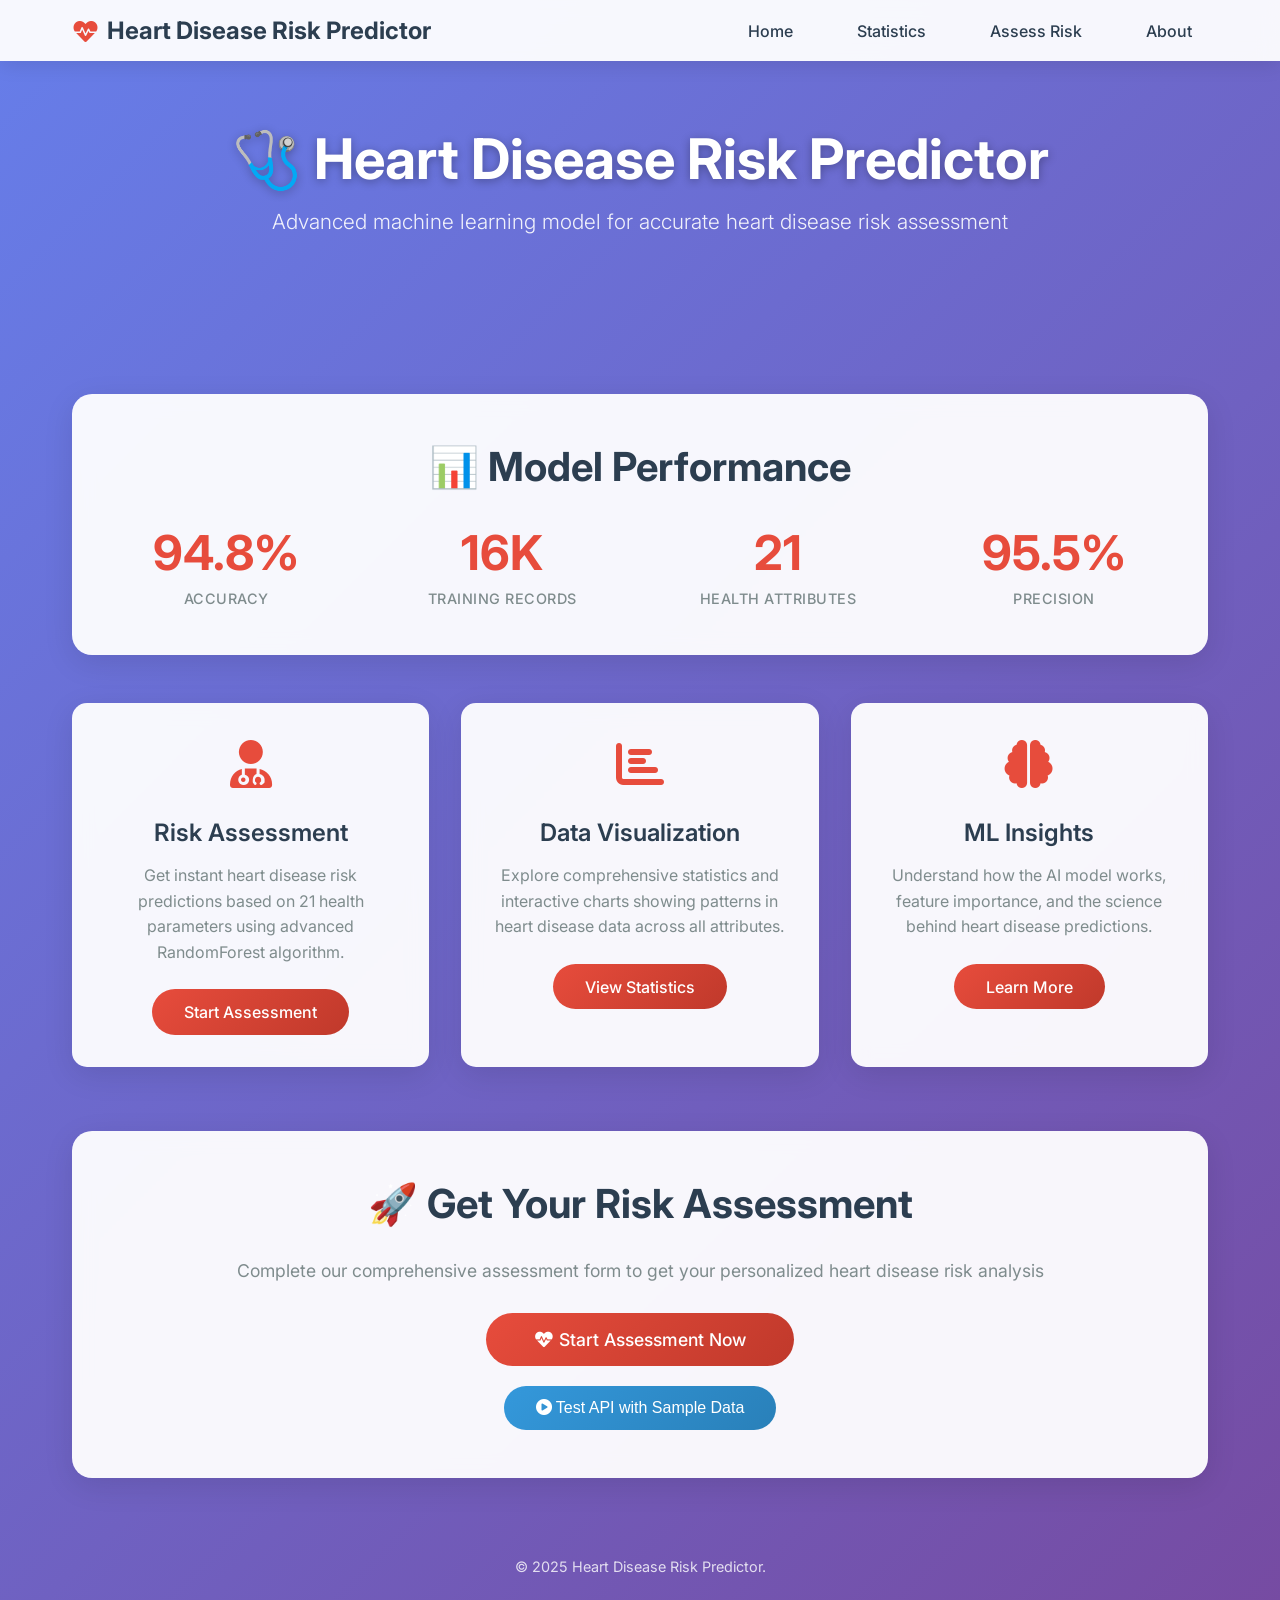
==== frontend/index.html @ 08b961b0 "Frontend folder creation" ====
<!DOCTYPE html>
<html lang="en">
<head>
    <meta charset="UTF-8">
    <meta name="viewport" content="width=device-width, initial-scale=1.0">
    <title>Heart Disease Risk Predictor</title>
    <link href="https://cdnjs.cloudflare.com/ajax/libs/font-awesome/6.0.0/css/all.min.css" rel="stylesheet">
    <link href="https://fonts.googleapis.com/css2?family=Inter:wght@300;400;500;600;700&display=swap" rel="stylesheet">
    <style>
        * {
            margin: 0;
            padding: 0;
            box-sizing: border-box;
        }

        body {
            font-family: 'Inter', sans-serif;
            background: linear-gradient(135deg, #667eea 0%, #764ba2 100%);
            min-height: 100vh;
            color: #333;
        }

        .header {
            background: rgba(255, 255, 255, 0.95);
            backdrop-filter: blur(10px);
            padding: 1rem 0;
            box-shadow: 0 4px 20px rgba(0, 0, 0, 0.1);
            position: sticky;
            top: 0;
            z-index: 1000;
        }

        .container {
            max-width: 1200px;
            margin: 0 auto;
            padding: 0 2rem;
        }

        .header-content {
            display: flex;
            justify-content: space-between;
            align-items: center;
        }

        .logo {
            display: flex;
            align-items: center;
            font-size: 1.5rem;
            font-weight: 700;
            color: #2c3e50;
        }

        .logo i {
            margin-right: 0.5rem;
            color: #e74c3c;
        }

        .nav-links {
            display: flex;
            list-style: none;
            gap: 2rem;
        }

        .nav-links a {
            text-decoration: none;
            color: #2c3e50;
            font-weight: 500;
            transition: color 0.3s ease;
            padding: 0.5rem 1rem;
            border-radius: 8px;
            transition: all 0.3s ease;
        }

        .nav-links a:hover {
            color: #e74c3c;
            background: rgba(231, 76, 60, 0.1);
        }

        .hero-section {
            text-align: center;
            padding: 4rem 0;
            color: white;
        }

        .hero-title {
            font-size: 3.5rem;
            font-weight: 700;
            margin-bottom: 1rem;
            text-shadow: 0 2px 10px rgba(0, 0, 0, 0.3);
        }

        .hero-subtitle {
            font-size: 1.3rem;
            margin-bottom: 3rem;
            opacity: 0.9;
            font-weight: 300;
        }

        .features-grid {
            display: grid;
            grid-template-columns: repeat(auto-fit, minmax(300px, 1fr));
            gap: 2rem;
            margin-top: 3rem;
        }

        .feature-card {
            background: rgba(255, 255, 255, 0.95);
            backdrop-filter: blur(10px);
            padding: 2rem;
            border-radius: 15px;
            box-shadow: 0 8px 30px rgba(0, 0, 0, 0.1);
            text-align: center;
            transition: transform 0.3s ease, box-shadow 0.3s ease;
            cursor: pointer;
        }

        .feature-card:hover {
            transform: translateY(-10px);
            box-shadow: 0 20px 40px rgba(0, 0, 0, 0.15);
        }

        .feature-icon {
            font-size: 3rem;
            color: #e74c3c;
            margin-bottom: 1.5rem;
        }

        .feature-title {
            font-size: 1.5rem;
            font-weight: 600;
            color: #2c3e50;
            margin-bottom: 1rem;
        }

        .feature-description {
            color: #7f8c8d;
            line-height: 1.6;
            margin-bottom: 1.5rem;
        }

        .feature-button {
            background: linear-gradient(135deg, #e74c3c, #c0392b);
            color: white;
            border: none;
            padding: 0.8rem 2rem;
            border-radius: 50px;
            font-weight: 500;
            text-decoration: none;
            display: inline-block;
            transition: transform 0.2s ease;
        }

        .feature-button:hover {
            transform: scale(1.05);
            color: white;
        }

        .stats-section {
            background: rgba(255, 255, 255, 0.95);
            backdrop-filter: blur(10px);
            margin: 3rem 0;
            padding: 3rem 2rem;
            border-radius: 20px;
            box-shadow: 0 8px 30px rgba(0, 0, 0, 0.1);
        }

        .stats-title {
            text-align: center;
            font-size: 2.5rem;
            font-weight: 700;
            color: #2c3e50;
            margin-bottom: 2rem;
        }

        .stats-grid {
            display: grid;
            grid-template-columns: repeat(auto-fit, minmax(200px, 1fr));
            gap: 2rem;
        }

        .stat-item {
            text-align: center;
        }

        .stat-number {
            font-size: 3rem;
            font-weight: 700;
            color: #e74c3c;
            margin-bottom: 0.5rem;
        }

        .stat-label {
            color: #7f8c8d;
            font-weight: 500;
            text-transform: uppercase;
            letter-spacing: 0.5px;
            font-size: 0.9rem;
        }

        .footer {
            text-align: center;
            padding: 2rem;
            color: rgba(255, 255, 255, 0.8);
            font-size: 0.9rem;
        }

        @media (max-width: 768px) {
            .hero-title {
                font-size: 2.5rem;
            }

            .hero-subtitle {
                font-size: 1.1rem;
            }

            .nav-links {
                display: none;
            }

            .container {
                padding: 0 1rem;
            }
        }
    </style>
</head>
<body>
    <header class="header">
        <div class="container">
            <div class="header-content">
                <div class="logo">
                    <i class="fas fa-heartbeat"></i>
                    Heart Disease Risk Predictor
                </div>
                <nav>
                    <ul class="nav-links">
                        <li><a href="/">Home</a></li>
                        <li><a href="/statistics">Statistics</a></li>
                        <li><a href="/assess">Assess Risk</a></li>
                        <li><a href="#about">About</a></li>
                    </ul>
                </nav>
            </div>
        </div>
    </header>

    <div class="container">
        <div class="hero-section">
            <h1 class="hero-title">🩺 Heart Disease Risk Predictor</h1>
            <p class="hero-subtitle">Advanced machine learning model for accurate heart disease risk assessment</p>
        </div>

        <div class="stats-section">
            <h2 class="stats-title">📊 Model Performance</h2>
            <div class="stats-grid">
                <div class="stat-item">
                    <div class="stat-number">94.8%</div>
                    <div class="stat-label">Accuracy</div>
                </div>
                <div class="stat-item">
                    <div class="stat-number">16K</div>
                    <div class="stat-label">Training Records</div>
                </div>
                <div class="stat-item">
                    <div class="stat-number">21</div>
                    <div class="stat-label">Health Attributes</div>
                </div>
                <div class="stat-item">
                    <div class="stat-number">95.5%</div>
                    <div class="stat-label">Precision</div>
                </div>
            </div>
        </div>

        <div class="features-grid">
            <div class="feature-card" onclick="window.location.href='/assess'">
                <div class="feature-icon">
                    <i class="fas fa-user-md"></i>
                </div>
                <h3 class="feature-title">Risk Assessment</h3>
                <p class="feature-description">Get instant heart disease risk predictions based on 21 health parameters using advanced RandomForest algorithm.</p>
                <a href="/assess" class="feature-button">Start Assessment</a>
            </div>

            <div class="feature-card" onclick="window.location.href='/statistics'">
                <div class="feature-icon">
                    <i class="fas fa-chart-bar"></i>
                </div>
                <h3 class="feature-title">Data Visualization</h3>
                <p class="feature-description">Explore comprehensive statistics and interactive charts showing patterns in heart disease data across all attributes.</p>
                <a href="/statistics" class="feature-button">View Statistics</a>
            </div>

            <div class="feature-card" onclick="window.location.href='#about'">
                <div class="feature-icon">
                    <i class="fas fa-brain"></i>
                </div>
                <h3 class="feature-title">ML Insights</h3>
                <p class="feature-description">Understand how the AI model works, feature importance, and the science behind heart disease predictions.</p>
                <a href="#about" class="feature-button">Learn More</a>
            </div>
        </div>

        <div id="predict" class="stats-section" style="margin-top: 4rem;">
            <h2 class="stats-title">🚀 Get Your Risk Assessment</h2>
            <div style="text-align: center;">
                <p style="font-size: 1.1rem; color: #7f8c8d; margin-bottom: 2rem;">
                    Complete our comprehensive assessment form to get your personalized heart disease risk analysis
                </p>
                <a href="/assess" class="feature-button" style="font-size: 1.1rem; padding: 1rem 3rem; text-decoration: none; display: inline-block;">
                    <i class="fas fa-heartbeat"></i> Start Assessment Now
                </a>
                <br><br>
                <button onclick="testPrediction()" class="feature-button" style="font-size: 1rem; padding: 0.8rem 2rem; background: linear-gradient(135deg, #3498db, #2980b9);">
                    <i class="fas fa-play-circle"></i> Test API with Sample Data
                </button>
                <div id="predictionResult" style="margin-top: 2rem; padding: 1rem; background: #f8f9fa; border-radius: 10px; display: none;">
                    <h4 style="color: #2c3e50; margin-bottom: 1rem;">Prediction Result:</h4>
                    <pre id="resultContent" style="text-align: left; background: white; padding: 1rem; border-radius: 5px; overflow: auto;"></pre>
                </div>
            </div>
        </div>
    </div>

    <footer class="footer">
        <p>&copy; 2025 Heart Disease Risk Predictor.</p>
    </footer>

    <script>
        async function testPrediction() {
            const testData = {
                age: 55,
                gender: "Male",
                blood_pressure: 140,
                cholesterol_level: 250,
                smoking: "Yes",
                bmi: 28.5,
                exercise_habits: "Low",
                family_heart_disease: "Yes",
                diabetes: "No",
                high_blood_pressure: "Yes",
                low_hdl_cholesterol: "Yes",
                high_ldl_cholesterol: "Yes",
                alcohol_consumption: "Moderate",
                stress_level: "High",
                sugar_consumption: "High",
                sleep_hours: 6,
                triglyceride_level: 180,
                fasting_blood_sugar: 110,
                crp_level: 3.2,
                homocysteine_level: 12.5
            };

            try {
                const response = await fetch('/api/predict', {
                    method: 'POST',
                    headers: {
                        'Content-Type': 'application/json',
                    },
                    body: JSON.stringify(testData)
                });

                const result = await response.json();
                
                document.getElementById('resultContent').textContent = JSON.stringify(result, null, 2);
                document.getElementById('predictionResult').style.display = 'block';
                
                // Scroll to result
                document.getElementById('predictionResult').scrollIntoView({ behavior: 'smooth' });
                
            } catch (error) {
                document.getElementById('resultContent').textContent = 'Error: ' + error.message;
                document.getElementById('predictionResult').style.display = 'block';
            }
        }

        // Smooth scrolling for navigation links
        document.querySelectorAll('a[href^="#"]').forEach(anchor => {
            anchor.addEventListener('click', function (e) {
                e.preventDefault();
                const target = document.querySelector(this.getAttribute('href'));
                if (target) {
                    target.scrollIntoView({
                        behavior: 'smooth'
                    });
                }
            });
        });
    </script>
</body>
</html>
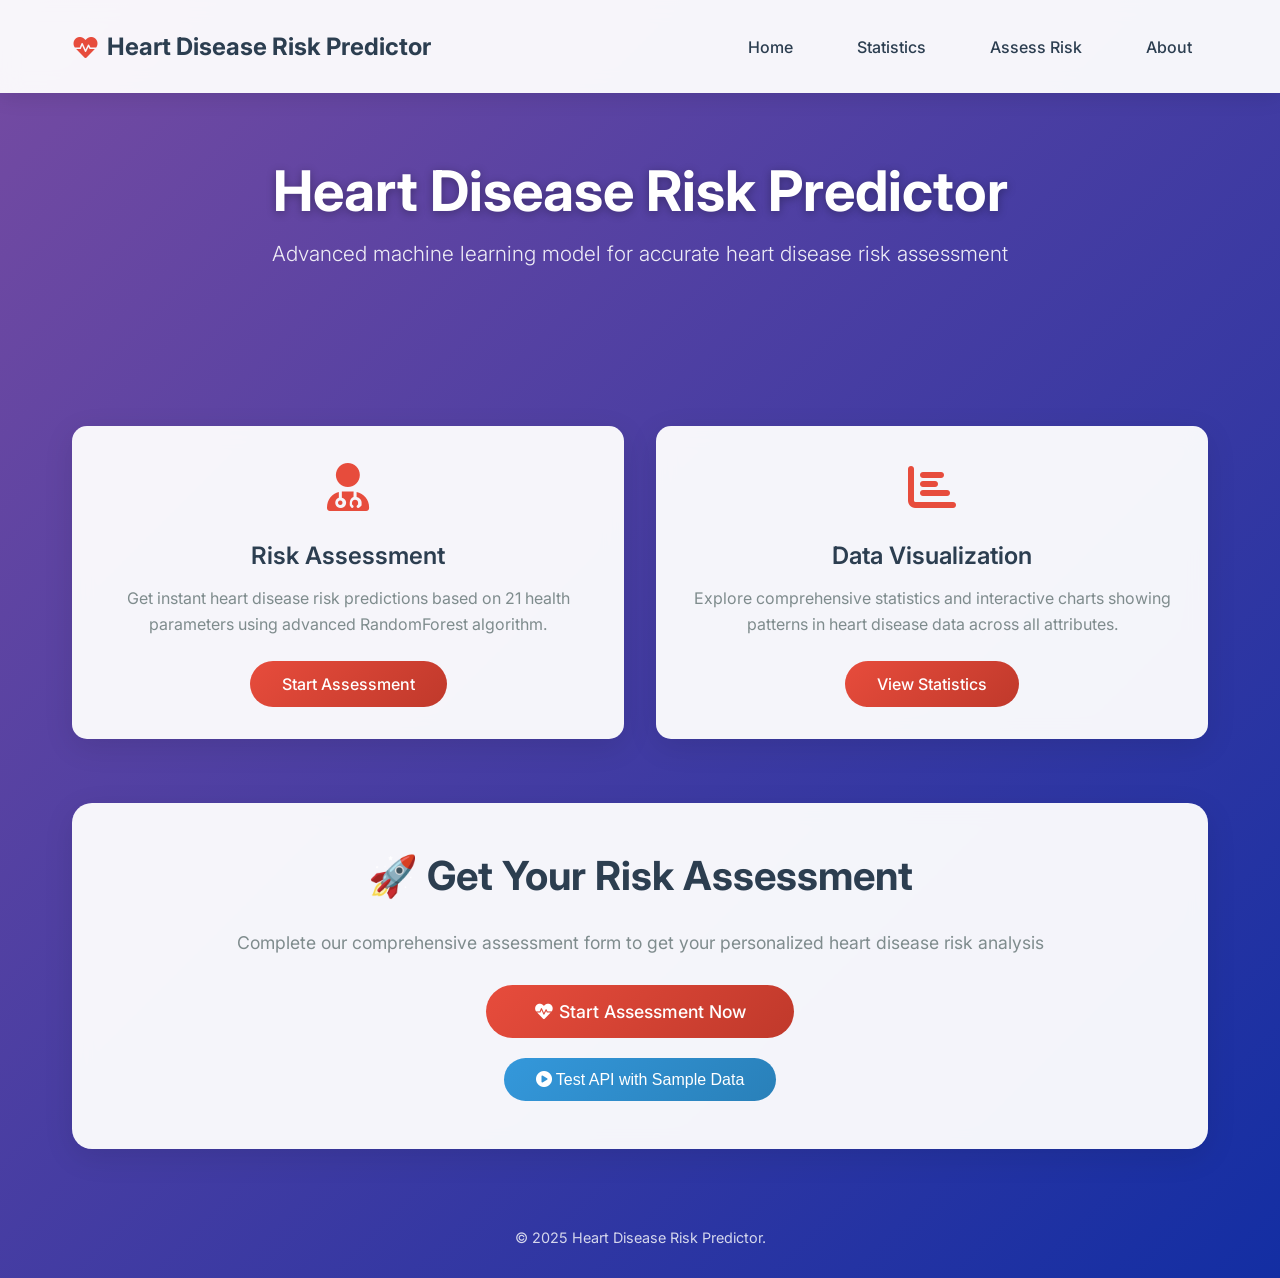
==== commit ec2c81b7: "Risky attribute check" ====
--- a/frontend/index.html
+++ b/frontend/index.html
@@ -15,7 +15,7 @@
 
         body {
             font-family: 'Inter', sans-serif;
-            background: linear-gradient(135deg, #667eea 0%, #764ba2 100%);
+            background: linear-gradient(135deg,#764ba2  0%,  #132ea3 100%);
             min-height: 100vh;
             color: #333;
         }
@@ -23,7 +23,7 @@
         .header {
             background: rgba(255, 255, 255, 0.95);
             backdrop-filter: blur(10px);
-            padding: 1rem 0;
+            padding: 2rem 0;
             box-shadow: 0 4px 20px rgba(0, 0, 0, 0.1);
             position: sticky;
             top: 0;
@@ -245,11 +245,11 @@
 
     <div class="container">
         <div class="hero-section">
-            <h1 class="hero-title">🩺 Heart Disease Risk Predictor</h1>
+            <h1 class="hero-title">Heart Disease Risk Predictor</h1>
             <p class="hero-subtitle">Advanced machine learning model for accurate heart disease risk assessment</p>
         </div>
 
-        <div class="stats-section">
+        <!-- <div class="stats-section">
             <h2 class="stats-title">📊 Model Performance</h2>
             <div class="stats-grid">
                 <div class="stat-item">
@@ -269,7 +269,7 @@
                     <div class="stat-label">Precision</div>
                 </div>
             </div>
-        </div>
+        </div> -->
 
         <div class="features-grid">
             <div class="feature-card" onclick="window.location.href='/assess'">
@@ -290,14 +290,14 @@
                 <a href="/statistics" class="feature-button">View Statistics</a>
             </div>
 
-            <div class="feature-card" onclick="window.location.href='#about'">
+            <!-- <div class="feature-card" onclick="window.location.href='#about'">
                 <div class="feature-icon">
                     <i class="fas fa-brain"></i>
                 </div>
                 <h3 class="feature-title">ML Insights</h3>
                 <p class="feature-description">Understand how the AI model works, feature importance, and the science behind heart disease predictions.</p>
                 <a href="#about" class="feature-button">Learn More</a>
-            </div>
+            </div> -->
         </div>
 
         <div id="predict" class="stats-section" style="margin-top: 4rem;">
@@ -332,14 +332,8 @@
                 gender: "Male",
                 blood_pressure: 140,
                 cholesterol_level: 250,
-                smoking: "Yes",
                 bmi: 28.5,
                 exercise_habits: "Low",
-                family_heart_disease: "Yes",
-                diabetes: "No",
-                high_blood_pressure: "Yes",
-                low_hdl_cholesterol: "Yes",
-                high_ldl_cholesterol: "Yes",
                 alcohol_consumption: "Moderate",
                 stress_level: "High",
                 sugar_consumption: "High",
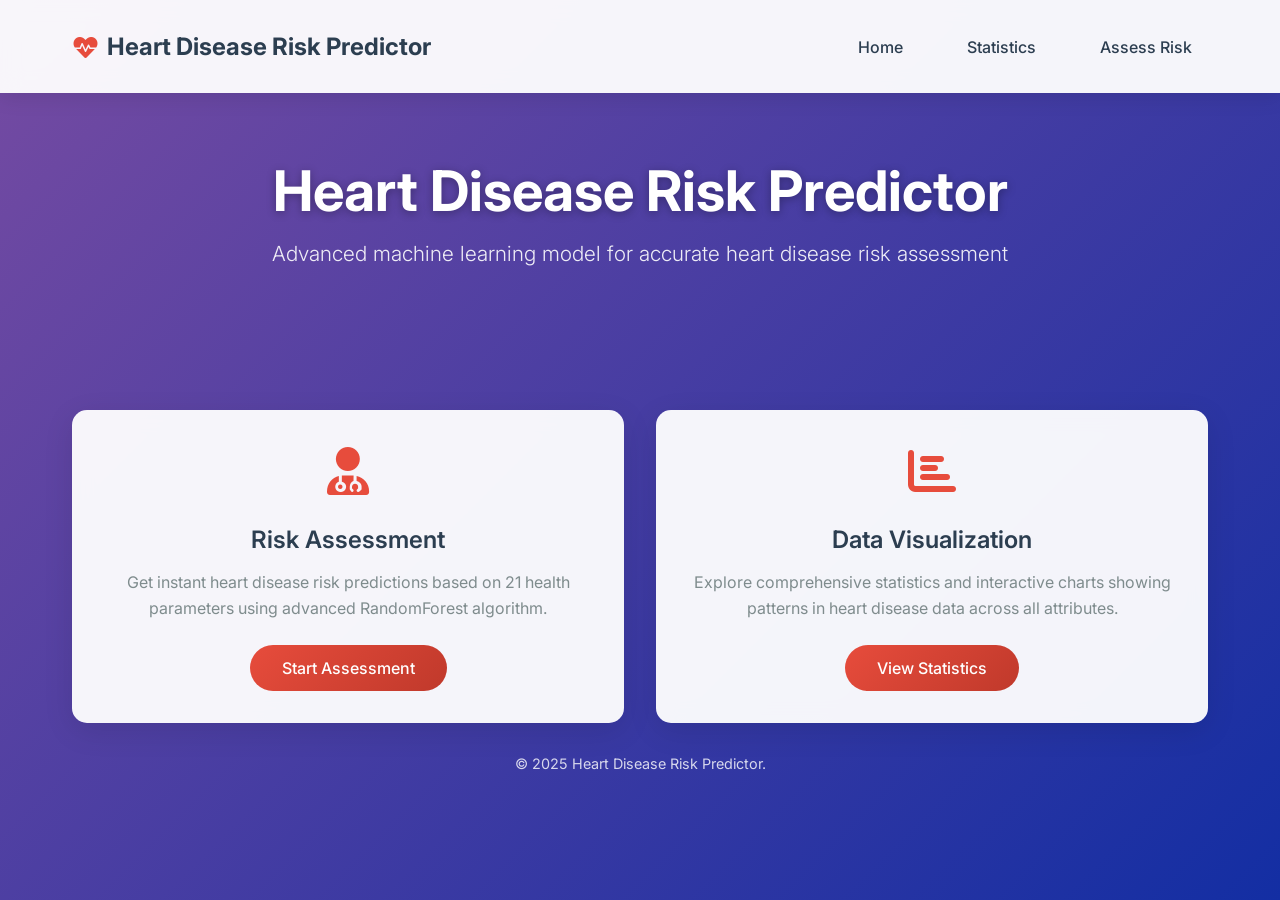
==== commit b2530c25: "flask cors" ====
--- a/frontend/index.html
+++ b/frontend/index.html
@@ -100,7 +100,7 @@
             display: grid;
             grid-template-columns: repeat(auto-fit, minmax(300px, 1fr));
             gap: 2rem;
-            margin-top: 3rem;
+            margin-top: 2rem;
         }
 
         .feature-card {
@@ -236,7 +236,6 @@
                         <li><a href="/">Home</a></li>
                         <li><a href="/statistics">Statistics</a></li>
                         <li><a href="/assess">Assess Risk</a></li>
-                        <li><a href="#about">About</a></li>
                     </ul>
                 </nav>
             </div>
@@ -300,7 +299,7 @@
             </div> -->
         </div>
 
-        <div id="predict" class="stats-section" style="margin-top: 4rem;">
+        <!-- <div id="predict" class="stats-section" style="margin-top: 4rem;">
             <h2 class="stats-title">🚀 Get Your Risk Assessment</h2>
             <div style="text-align: center;">
                 <p style="font-size: 1.1rem; color: #7f8c8d; margin-bottom: 2rem;">
@@ -318,7 +317,7 @@
                     <pre id="resultContent" style="text-align: left; background: white; padding: 1rem; border-radius: 5px; overflow: auto;"></pre>
                 </div>
             </div>
-        </div>
+        </div> -->
     </div>
 
     <footer class="footer">
